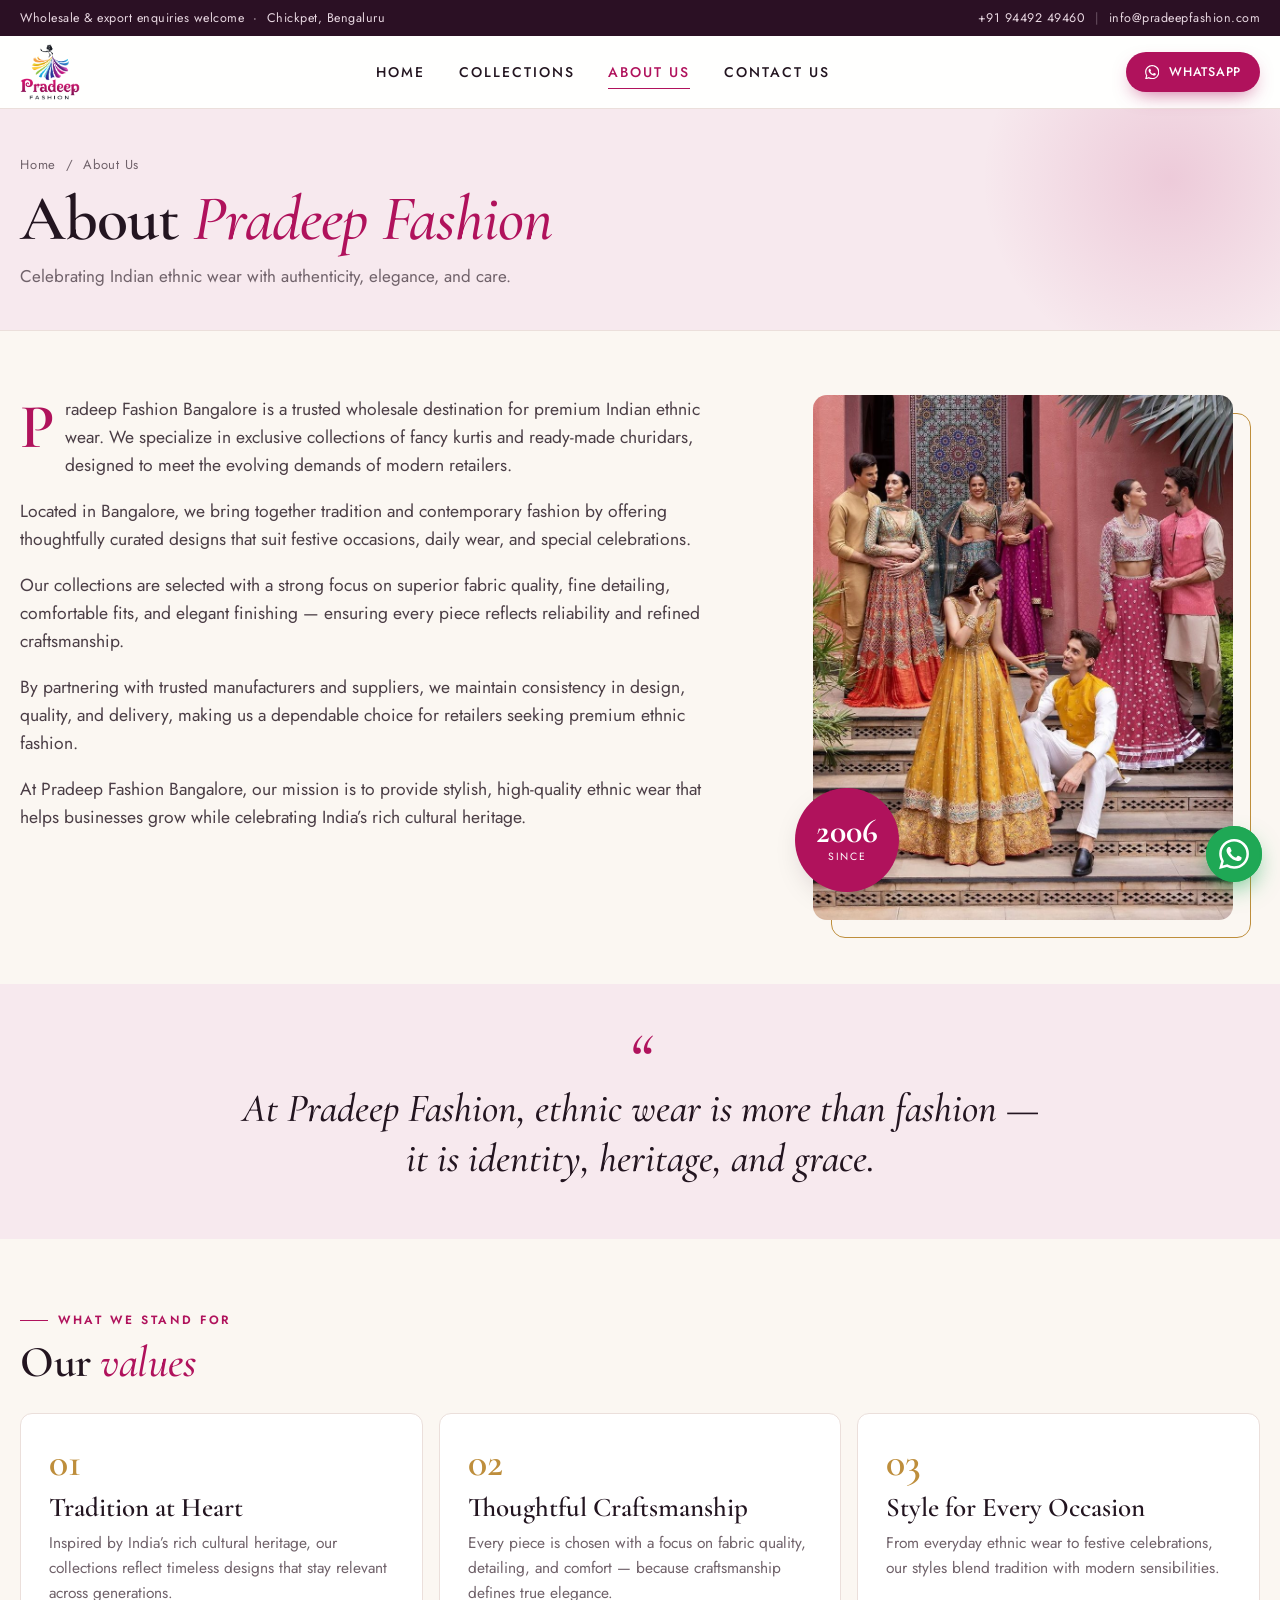
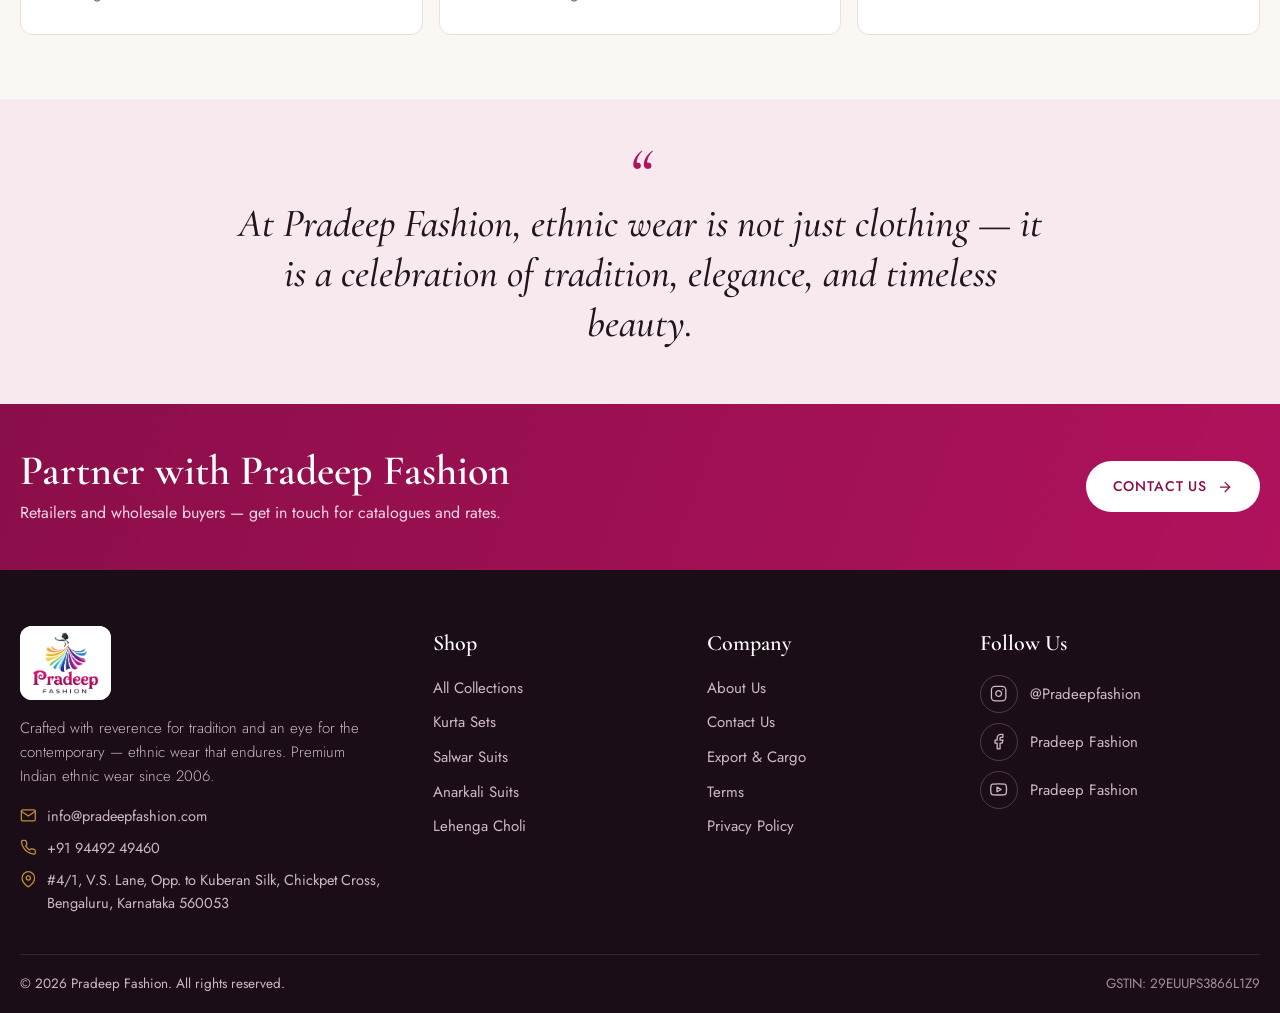
==== about.html @ 3884f70d "pradeepfashion" ====
<!DOCTYPE html>
<html lang="en">
<head>
<meta charset="UTF-8">
<meta name="viewport" content="width=device-width, initial-scale=1">
<title>About Us — Pradeep Fashion</title>
<meta name="description" content="About Pradeep Fashion Bangalore — a trusted wholesale destination for premium Indian ethnic wear: fancy kurtis and ready-made churidars.">
<meta name="theme-color" content="#2B1024">
<link rel="icon" href="assets/img/logo.png">
<link rel="preconnect" href="https://fonts.googleapis.com">
<link rel="preconnect" href="https://fonts.gstatic.com" crossorigin>
<link href="https://fonts.googleapis.com/css2?family=Cormorant+Garamond:ital,wght@0,500;0,600;0,700;1,500;1,600&family=Jost:wght@300;400;500;600&display=swap" rel="stylesheet">
<link rel="stylesheet" href="css/style.css">
<script>document.documentElement.classList.add("js")</script>
</head>
<body>
<a class="skip-link" href="#main">Skip to content</a>
<div class="topbar">
  <div class="container">
    <span>Wholesale &amp; export enquiries welcome &nbsp;·&nbsp; Chickpet, Bengaluru</span>
    <span class="topbar-right"><a href="tel:+919449249460">+91 94492 49460</a><span class="sep">|</span><a href="mailto:info@pradeepfashion.com">info@pradeepfashion.com</a></span>
  </div>
</div>
<header class="site-header">
  <div class="container nav">
    <a class="brand" href="index.html" aria-label="Pradeep Fashion home"><img src="assets/img/logo.png" alt="Pradeep Fashion" width="60" height="56"></a>
    <nav class="nav-links" aria-label="Main">
      <a href="index.html">Home</a><a href="collections.html">Collections</a><a href="about.html" class="active">About Us</a><a href="contact.html">Contact Us</a>
      <!-- <a href="collections.html">Collections</a><a href="about.html" class="active">About Us</a><a href="contact.html">Contact Us</a> -->
    </nav>
    <div class="nav-cta">
      <a class="btn btn-primary btn-sm" href="https://wa.me/919449249460?text=Hi%20Pradeep%20Fashion%21" target="_blank" rel="noopener"><svg class="icon fill" viewBox="0 0 24 24" aria-hidden="true"><path d="M17.472 14.382c-.297-.149-1.758-.867-2.03-.967-.273-.099-.471-.148-.67.15-.197.297-.767.966-.94 1.164-.173.199-.347.223-.644.075-.297-.15-1.255-.463-2.39-1.475-.883-.788-1.48-1.761-1.653-2.059-.173-.297-.018-.458.13-.606.134-.133.298-.347.446-.52.149-.174.198-.298.298-.497.099-.198.05-.371-.025-.52-.075-.149-.669-1.612-.916-2.207-.242-.579-.487-.5-.669-.51-.173-.008-.371-.01-.57-.01-.198 0-.52.074-.792.372-.272.297-1.04 1.016-1.04 2.479 0 1.462 1.065 2.875 1.213 3.074.149.198 2.096 3.2 5.077 4.487.709.306 1.262.489 1.694.625.712.227 1.36.195 1.871.118.571-.085 1.758-.719 2.006-1.413.248-.694.248-1.289.173-1.413-.074-.124-.272-.198-.57-.347m-5.421 7.403h-.004a9.87 9.87 0 01-5.031-1.378l-.361-.214-3.741.982.998-3.648-.235-.374a9.86 9.86 0 01-1.51-5.26c.001-5.45 4.436-9.884 9.888-9.884 2.64 0 5.122 1.03 6.988 2.898a9.825 9.825 0 012.893 6.994c-.003 5.45-4.437 9.884-9.885 9.884m8.413-18.297A11.815 11.815 0 0012.05 0C5.495 0 .16 5.335.157 11.892c0 2.096.547 4.142 1.588 5.945L.057 24l6.305-1.654a11.882 11.882 0 005.683 1.448h.005c6.554 0 11.89-5.335 11.893-11.893a11.821 11.821 0 00-3.48-8.413z"/></svg> WhatsApp</a>
      <button class="menu-btn" type="button" aria-label="Open menu" aria-expanded="false"><svg class="icon" viewBox="0 0 24 24" aria-hidden="true"><line x1="4" y1="7" x2="20" y2="7"/><line x1="4" y1="12" x2="20" y2="12"/><line x1="4" y1="17" x2="14" y2="17"/></svg></button>
    </div>
  </div>
</header>
<div class="drawer-backdrop"></div>
<aside class="drawer" aria-label="Menu">
  <div class="drawer-head">
    <img src="assets/img/logo.png" alt="Pradeep Fashion">
    <button class="drawer-close" type="button" aria-label="Close menu"><svg class="icon" viewBox="0 0 24 24" aria-hidden="true"><line x1="6" y1="6" x2="18" y2="18"/><line x1="18" y1="6" x2="6" y2="18"/></svg></button>
  </div>
  <nav>
    <a href="index.html">Home</a>
    <a href="collections.html">Collections</a><a href="about.html" class="active">About Us</a><a href="contact.html">Contact Us</a>
  </nav>
  <a class="btn btn-wa" href="https://wa.me/919449249460?text=Hi%20Pradeep%20Fashion%21" target="_blank" rel="noopener"><svg class="icon fill" viewBox="0 0 24 24" aria-hidden="true"><path d="M17.472 14.382c-.297-.149-1.758-.867-2.03-.967-.273-.099-.471-.148-.67.15-.197.297-.767.966-.94 1.164-.173.199-.347.223-.644.075-.297-.15-1.255-.463-2.39-1.475-.883-.788-1.48-1.761-1.653-2.059-.173-.297-.018-.458.13-.606.134-.133.298-.347.446-.52.149-.174.198-.298.298-.497.099-.198.05-.371-.025-.52-.075-.149-.669-1.612-.916-2.207-.242-.579-.487-.5-.669-.51-.173-.008-.371-.01-.57-.01-.198 0-.52.074-.792.372-.272.297-1.04 1.016-1.04 2.479 0 1.462 1.065 2.875 1.213 3.074.149.198 2.096 3.2 5.077 4.487.709.306 1.262.489 1.694.625.712.227 1.36.195 1.871.118.571-.085 1.758-.719 2.006-1.413.248-.694.248-1.289.173-1.413-.074-.124-.272-.198-.57-.347m-5.421 7.403h-.004a9.87 9.87 0 01-5.031-1.378l-.361-.214-3.741.982.998-3.648-.235-.374a9.86 9.86 0 01-1.51-5.26c.001-5.45 4.436-9.884 9.888-9.884 2.64 0 5.122 1.03 6.988 2.898a9.825 9.825 0 012.893 6.994c-.003 5.45-4.437 9.884-9.885 9.884m8.413-18.297A11.815 11.815 0 0012.05 0C5.495 0 .16 5.335.157 11.892c0 2.096.547 4.142 1.588 5.945L.057 24l6.305-1.654a11.882 11.882 0 005.683 1.448h.005c6.554 0 11.89-5.335 11.893-11.893a11.821 11.821 0 00-3.48-8.413z"/></svg> Chat on WhatsApp</a>
</aside>
<main id="main">
<section class="page-head">
  <div class="container">
    <div class="crumbs"><a href="index.html">Home</a> &nbsp;/&nbsp; About Us</div>
    <h1>About <em>Pradeep Fashion</em></h1>
    <p>Celebrating Indian ethnic wear with authenticity, elegance, and care.</p>
  </div>
</section>

<section class="section">
  <div class="container about-grid">
    <div class="prose reveal">
      <p>Pradeep Fashion Bangalore is a trusted wholesale destination for premium Indian ethnic wear. We specialize in exclusive collections of fancy kurtis and ready-made churidars, designed to meet the evolving demands of modern retailers.</p>
      <p>Located in Bangalore, we bring together tradition and contemporary fashion by offering thoughtfully curated designs that suit festive occasions, daily wear, and special celebrations.</p>
      <p>Our collections are selected with a strong focus on superior fabric quality, fine detailing, comfortable fits, and elegant finishing — ensuring every piece reflects reliability and refined craftsmanship.</p>
      <p>By partnering with trusted manufacturers and suppliers, we maintain consistency in design, quality, and delivery, making us a dependable choice for retailers seeking premium ethnic fashion.</p>
      <p>At Pradeep Fashion Bangalore, our mission is to provide stylish, high-quality ethnic wear that helps businesses grow while celebrating India’s rich cultural heritage.</p>
    </div>
    <div class="about-photo reveal">
      <img src="assets/img/about.jpg" alt="Pradeep Fashion ethnic wear" loading="lazy">
      <div class="badge"><strong>2006</strong><span>Since</span></div>
    </div>
  </div>
</section>

<section class="quote band-blush">
  <div class="container reveal">
    <blockquote>At Pradeep Fashion, ethnic wear is more than fashion — it is identity, heritage, and grace.</blockquote>
  </div>
</section>

<section class="section">
  <div class="container">
    <div class="section-head reveal"><div><span class="eyebrow">What we stand for</span><h2 class="section-title">Our <em>values</em></h2></div></div>
    <div class="values-3">
      <div class="value-card reveal"><b>01</b><h3>Tradition at Heart</h3><p>Inspired by India’s rich cultural heritage, our collections reflect timeless designs that stay relevant across generations.</p></div>
      <div class="value-card reveal"><b>02</b><h3>Thoughtful Craftsmanship</h3><p>Every piece is chosen with a focus on fabric quality, detailing, and comfort — because craftsmanship defines true elegance.</p></div>
      <div class="value-card reveal"><b>03</b><h3>Style for Every Occasion</h3><p>From everyday ethnic wear to festive celebrations, our styles blend tradition with modern sensibilities.</p></div>
    </div>
  </div>
</section>

<section class="quote band-blush">
  <div class="container reveal">
    <blockquote>At Pradeep Fashion, ethnic wear is not just clothing — it is a celebration of tradition, elegance, and timeless beauty.</blockquote>
  </div>
</section>

<section class="cta-band">
  <div class="container">
    <div><h2>Partner with Pradeep Fashion</h2><p>Retailers and wholesale buyers — get in touch for catalogues and rates.</p></div>
    <a class="btn btn-light" href="contact.html">Contact us <svg class="icon" viewBox="0 0 24 24" aria-hidden="true"><line x1="5" y1="12" x2="19" y2="12"/><polyline points="12 5 19 12 12 19"/></svg></a>
  </div>
</section>
</main>
<footer class="site-footer">
  <div class="container">
    <div class="footer-top">
      <div class="footer-brand">
        <img src="assets/img/logo.png" alt="Pradeep Fashion">
        <p>Crafted with reverence for tradition and an eye for the contemporary — ethnic wear that endures. Premium Indian ethnic wear since 2006.</p>
        <ul class="footer-contact">
          <li><svg class="icon" viewBox="0 0 24 24" aria-hidden="true"><path d="M4 4h16c1.1 0 2 .9 2 2v12c0 1.1-.9 2-2 2H4c-1.1 0-2-.9-2-2V6c0-1.1.9-2 2-2z"/><polyline points="22,6 12,13 2,6"/></svg><a href="mailto:info@pradeepfashion.com">info@pradeepfashion.com</a></li>
          <li><svg class="icon" viewBox="0 0 24 24" aria-hidden="true"><path d="M22 16.92v3a2 2 0 0 1-2.18 2 19.79 19.79 0 0 1-8.63-3.07 19.5 19.5 0 0 1-6-6 19.79 19.79 0 0 1-3.07-8.67A2 2 0 0 1 4.11 2h3a2 2 0 0 1 2 1.72 12.84 12.84 0 0 0 .7 2.81 2 2 0 0 1-.45 2.11L8.09 9.91a16 16 0 0 0 6 6l1.27-1.27a2 2 0 0 1 2.11-.45 12.84 12.84 0 0 0 2.81.7A2 2 0 0 1 22 16.92z"/></svg><a href="tel:+919449249460">+91 94492 49460</a></li>
          <li><svg class="icon" viewBox="0 0 24 24" aria-hidden="true"><path d="M21 10c0 7-9 13-9 13s-9-6-9-13a9 9 0 0 1 18 0z"/><circle cx="12" cy="10" r="3"/></svg><span>#4/1, V.S. Lane, Opp. to Kuberan Silk, Chickpet Cross, Bengaluru, Karnataka 560053</span></li>
        </ul>
      </div>
      <div>
        <h4>Shop</h4>
        <ul class="footer-links">
          <li><a href="collections.html">All Collections</a></li>
          <li><a href="collections.html?cat=Kurta%20Sets">Kurta Sets</a></li>
          <li><a href="collections.html?cat=Salwar%20Suits">Salwar Suits</a></li>
          <li><a href="collections.html?cat=Anarkali%20Suits">Anarkali Suits</a></li>
          <li><a href="collections.html?cat=Lehenga%20Choli">Lehenga Choli</a></li>
        </ul>
      </div>
      <div>
        <h4>Company</h4>
        <ul class="footer-links">
          <li><a href="about.html">About Us</a></li>
          <li><a href="contact.html">Contact Us</a></li>
          <li><a href="index.html#export">Export &amp; Cargo</a></li>
          <li><a href="#">Terms</a></li>
          <li><a href="#">Privacy Policy</a></li>
        </ul>
      </div>
      <div>
        <h4>Follow Us</h4>
        <div class="socials">
          <a href="#"><span class="ico"><svg class="icon" viewBox="0 0 24 24" aria-hidden="true"><rect x="2" y="2" width="20" height="20" rx="5" ry="5"/><path d="M16 11.37A4 4 0 1 1 12.63 8 4 4 0 0 1 16 11.37z"/><line x1="17.5" y1="6.5" x2="17.51" y2="6.5"/></svg></span>@Pradeepfashion</a>
          <a href="#"><span class="ico"><svg class="icon" viewBox="0 0 24 24" aria-hidden="true"><path d="M18 2h-3a5 5 0 0 0-5 5v3H7v4h3v8h4v-8h3l1-4h-4V7a1 1 0 0 1 1-1h3z"/></svg></span>Pradeep Fashion</a>
          <a href="#"><span class="ico"><svg class="icon" viewBox="0 0 24 24" aria-hidden="true"><path d="M22.54 6.42a2.78 2.78 0 0 0-1.94-2C18.88 4 12 4 12 4s-6.88 0-8.6.46a2.78 2.78 0 0 0-1.94 2A29 29 0 0 0 1 11.75a29 29 0 0 0 .46 5.33A2.78 2.78 0 0 0 3.4 19c1.72.46 8.6.46 8.6.46s6.88 0 8.6-.46a2.78 2.78 0 0 0 1.94-2 29 29 0 0 0 .46-5.25 29 29 0 0 0-.46-5.33z"/><polygon points="9.75 15.02 15.5 11.75 9.75 8.48 9.75 15.02"/></svg></span>Pradeep Fashion</a>
        </div>
      </div>
    </div>
    <div class="footer-bottom">
      <p>© <span data-year>2026</span> Pradeep Fashion. All rights reserved.</p>
      <p class="gstin">GSTIN: 29EUUPS3866L1Z9</p>
    </div>
  </div>
</footer>
<a class="fab" href="https://wa.me/919449249460?text=Hi%20Pradeep%20Fashion%21" target="_blank" rel="noopener" aria-label="Chat on WhatsApp"><svg class="icon fill" viewBox="0 0 24 24" aria-hidden="true"><path d="M17.472 14.382c-.297-.149-1.758-.867-2.03-.967-.273-.099-.471-.148-.67.15-.197.297-.767.966-.94 1.164-.173.199-.347.223-.644.075-.297-.15-1.255-.463-2.39-1.475-.883-.788-1.48-1.761-1.653-2.059-.173-.297-.018-.458.13-.606.134-.133.298-.347.446-.52.149-.174.198-.298.298-.497.099-.198.05-.371-.025-.52-.075-.149-.669-1.612-.916-2.207-.242-.579-.487-.5-.669-.51-.173-.008-.371-.01-.57-.01-.198 0-.52.074-.792.372-.272.297-1.04 1.016-1.04 2.479 0 1.462 1.065 2.875 1.213 3.074.149.198 2.096 3.2 5.077 4.487.709.306 1.262.489 1.694.625.712.227 1.36.195 1.871.118.571-.085 1.758-.719 2.006-1.413.248-.694.248-1.289.173-1.413-.074-.124-.272-.198-.57-.347m-5.421 7.403h-.004a9.87 9.87 0 01-5.031-1.378l-.361-.214-3.741.982.998-3.648-.235-.374a9.86 9.86 0 01-1.51-5.26c.001-5.45 4.436-9.884 9.888-9.884 2.64 0 5.122 1.03 6.988 2.898a9.825 9.825 0 012.893 6.994c-.003 5.45-4.437 9.884-9.885 9.884m8.413-18.297A11.815 11.815 0 0012.05 0C5.495 0 .16 5.335.157 11.892c0 2.096.547 4.142 1.588 5.945L.057 24l6.305-1.654a11.882 11.882 0 005.683 1.448h.005c6.554 0 11.89-5.335 11.893-11.893a11.821 11.821 0 00-3.48-8.413z"/></svg></a>
<script src="js/main.js"></script>
</body>
</html>
---- css/style.css ----
/* ==========================================================================
   PRADEEP FASHION — 2026 redesign
   Fonts: Cormorant Garamond (headings) + Jost (body)
   Palette taken from the logo: magenta + plum, with cream and a touch of gold
   ========================================================================== */

:root {
  --cream:   #FBF7F2;
  --paper:   #FFFFFF;
  --blush:   #F7E9EE;
  --ink:     #231520;
  --muted:   #70626A;
  --line:    #EBDFDB;
  --magenta: #B0125C;
  --magenta-dark: #8A0E49;
  --plum:    #2B1024;
  --plum-2:  #3A1631;
  --gold:    #BE8E3C;

  --font-head: "Cormorant Garamond", "Playfair Display", Georgia, serif;
  --font-body: "Jost", "Segoe UI", system-ui, -apple-system, Arial, sans-serif;

  --radius: 12px;
  --shadow: 0 10px 30px -12px rgba(43, 16, 36, .25);
  --container: 1240px;
}

/* ---------- Reset ---------- */
*, *::before, *::after { box-sizing: border-box; }
html { scroll-behavior: smooth; -webkit-text-size-adjust: 100%; }
body {
  margin: 0;
  font-family: var(--font-body);
  font-size: 16px;
  line-height: 1.6;
  color: var(--ink);
  background: var(--cream);
  -webkit-font-smoothing: antialiased;
}
img, video, svg { display: block; max-width: 100%; }
a { color: inherit; text-decoration: none; }
button, input, textarea, select { font: inherit; color: inherit; }
button { cursor: pointer; }
h1, h2, h3, h4, h5, p, ul { margin: 0; }
ul { padding: 0; list-style: none; }
.icon { width: 1.15em; height: 1.15em; flex: none; fill: none; stroke: currentColor; stroke-width: 1.8; stroke-linecap: round; stroke-linejoin: round; }
.icon.fill { fill: currentColor; stroke: none; }
:focus-visible { outline: 2px solid var(--magenta); outline-offset: 3px; border-radius: 4px; }

.container { width: min(100% - 40px, var(--container)); margin-inline: auto; }
.skip-link { position: absolute; left: -999px; top: 8px; background: var(--ink); color: #fff; padding: 8px 14px; z-index: 200; border-radius: 6px; }
.skip-link:focus { left: 8px; }

/* ---------- Typography helpers ---------- */
.eyebrow {
  display: inline-flex; align-items: center; gap: 10px;
  font-size: 12px; font-weight: 600; letter-spacing: .22em; text-transform: uppercase;
  color: var(--magenta);
}
.eyebrow::before { content: ""; width: 28px; height: 1px; background: currentColor; }
.section-title {
  font-family: var(--font-head);
  font-weight: 600;
  font-size: clamp(30px, 4vw, 44px);
  line-height: 1.1;
  letter-spacing: -.01em;
  margin-top: 8px;
}
.section-title em { font-style: italic; color: var(--magenta); font-weight: 500; }

/* ---------- Buttons ---------- */
.btn {
  display: inline-flex; align-items: center; justify-content: center; gap: 10px;
  padding: 13px 26px; border-radius: 999px; border: 1.5px solid transparent;
  font-size: 14px; font-weight: 500; letter-spacing: .06em; text-transform: uppercase;
  transition: transform .2s, background .2s, color .2s, border-color .2s, box-shadow .2s;
}
.btn:hover { transform: translateY(-2px); }
.btn-primary { background: var(--magenta); color: #fff; box-shadow: 0 8px 20px -8px rgba(176, 18, 92, .7); }
.btn-primary:hover { background: var(--magenta-dark); }
.btn-ghost { border-color: rgba(255,255,255,.65); color: #fff; }
.btn-ghost:hover { background: #fff; color: var(--plum); }
.btn-outline { border-color: var(--ink); color: var(--ink); }
.btn-outline:hover { background: var(--ink); color: #fff; }
.btn-light { background: #fff; color: var(--magenta-dark); }
.btn-light:hover { background: var(--cream); }
.btn-wa { background: #1FA855; color: #fff; }
.btn-wa:hover { background: #178a45; }
.btn-sm { padding: 9px 18px; font-size: 12.5px; }

/* ---------- Announcement bar ---------- */
.topbar { background: var(--plum); color: #EAD9E3; font-size: 12.5px; letter-spacing: .04em; }
.topbar .container { display: flex; justify-content: space-between; align-items: center; gap: 16px; min-height: 36px; }
.topbar a:hover { color: #fff; }
.topbar .sep { opacity: .35; margin: 0 10px; }
.topbar-right { display: flex; align-items: center; }

/* ---------- Header ---------- */
.site-header {
  position: sticky; top: 0; z-index: 100;
  background: rgba(255, 255, 255, .92);
  backdrop-filter: saturate(1.4) blur(12px);
  -webkit-backdrop-filter: saturate(1.4) blur(12px);
  border-bottom: 1px solid var(--line);
  transition: box-shadow .25s;
}
.site-header.scrolled { box-shadow: 0 8px 24px -16px rgba(43, 16, 36, .45); }
.nav { display: flex; align-items: center; justify-content: space-between; height: 72px; gap: 20px; }
.brand img { height: 56px; width: auto; }
.nav-links { display: flex; align-items: center; gap: 34px; }
.nav-links a {
  position: relative; font-size: 14px; font-weight: 500; letter-spacing: .14em; text-transform: uppercase;
  padding: 6px 0; color: var(--ink);
}
.nav-links a::after {
  content: ""; position: absolute; left: 0; bottom: 0; height: 1.5px; width: 100%;
  background: var(--magenta); transform: scaleX(0); transform-origin: left; transition: transform .3s;
}
.nav-links a:hover::after, .nav-links a.active::after { transform: scaleX(1); }
.nav-links a.active { color: var(--magenta); }
.nav-cta { display: flex; align-items: center; gap: 12px; }
.menu-btn { display: none; width: 44px; height: 44px; border: 1px solid var(--line); background: #fff; border-radius: 50%; align-items: center; justify-content: center; }
.menu-btn .icon { width: 22px; height: 22px; }

/* Mobile drawer */
.drawer-backdrop { position: fixed; inset: 0; background: rgba(35, 21, 32, .55); opacity: 0; pointer-events: none; transition: opacity .3s; z-index: 150; }
.drawer {
  position: fixed; top: 0; right: 0; height: 100dvh; width: min(86vw, 340px);
  background: #fff; z-index: 160; transform: translateX(100%); transition: transform .35s cubic-bezier(.2,.8,.2,1);
  display: flex; flex-direction: column; padding: 18px 24px 28px;
}
.drawer-head { display: flex; align-items: center; justify-content: space-between; margin-bottom: 18px; }
.drawer-head img { height: 52px; width: auto; }
.drawer-close { width: 40px; height: 40px; border: 1px solid var(--line); background: #fff; border-radius: 50%; display: grid; place-items: center; }
.drawer nav a { display: block; padding: 16px 0; border-bottom: 1px solid var(--line); font-family: var(--font-head); font-size: 28px; font-weight: 600; }
.drawer nav a.active { color: var(--magenta); }
.drawer .btn { margin-top: auto; }
body.menu-open { overflow: hidden; }
body.menu-open .drawer { transform: none; }
body.menu-open .drawer-backdrop { opacity: 1; pointer-events: auto; }

/* ---------- Hero (video) ---------- */
.hero { position: relative; isolation: isolate; color: #fff; overflow: hidden; background: var(--plum); min-height: clamp(520px, 82vh, 720px); display: flex; align-items: center; }
.hero video { position: absolute; inset: 0; width: 100%; height: 100%; object-fit: cover; opacity: 0; transition: opacity 1.1s ease; z-index: -3; }
.hero video.active { opacity: 1; }
.hero::before {
  content: ""; position: absolute; inset: 0; z-index: -2;
  background:
    linear-gradient(90deg, rgba(34, 10, 28, .88) 0%, rgba(34, 10, 28, .55) 45%, rgba(34, 10, 28, .08) 100%),
    linear-gradient(0deg, rgba(34, 10, 28, .55) 0%, transparent 35%);
}
.hero-inner { padding-block: 70px 90px; }
.hero .eyebrow { color: #F3C9DC; }
.hero h1 {
  font-family: var(--font-head); font-weight: 600;
  font-size: clamp(46px, 8vw, 92px); line-height: .98; letter-spacing: -.02em;
  max-width: 11ch; margin: 18px 0 18px;
}
.hero h1 em { font-style: italic; font-weight: 500; color: #F6B6D1; }
.hero p.lead { font-size: clamp(16px, 2vw, 19px); max-width: 44ch; color: #F1E4EC; font-weight: 300; }
.hero-cta { display: flex; flex-wrap: wrap; gap: 14px; margin-top: 32px; }
.hero-controls { position: absolute; right: max(20px, calc((100vw - var(--container)) / 2)); bottom: 28px; display: flex; align-items: center; gap: 18px; font-size: 13px; letter-spacing: .15em; }
.hero-dots { display: flex; gap: 8px; }
.hero-dots button { width: 34px; height: 3px; border: 0; padding: 0; background: rgba(255,255,255,.35); border-radius: 3px; position: relative; overflow: hidden; }
.hero-dots button.active { background: #fff; }

/* ---------- Trust strip ---------- */
.strip { background: var(--paper); border-bottom: 1px solid var(--line); }
.strip ul { display: grid; grid-template-columns: repeat(4, 1fr); }
.strip li { display: flex; align-items: center; justify-content: center; gap: 12px; padding: 18px 10px; font-size: 14px; font-weight: 500; letter-spacing: .04em; border-right: 1px solid var(--line); }
.strip li:last-child { border-right: 0; }
.strip .icon { color: var(--magenta); width: 22px; height: 22px; }

/* ---------- Sections ---------- */
.section { padding-block: 64px; }
.section-tight { padding-block: 48px; }
.section-head { display: flex; align-items: flex-end; justify-content: space-between; gap: 20px; margin-bottom: 26px; flex-wrap: wrap; }
.link-arrow { display: inline-flex; align-items: center; gap: 8px; font-size: 13.5px; font-weight: 500; letter-spacing: .12em; text-transform: uppercase; color: var(--magenta); border-bottom: 1.5px solid currentColor; padding-bottom: 3px; }
.link-arrow .icon { transition: transform .25s; }
.link-arrow:hover .icon { transform: translateX(4px); }

/* ---------- Filter chips ---------- */
.chips { display: flex; gap: 8px; overflow-x: auto; padding: 2px 2px 10px; margin-bottom: 14px; scrollbar-width: none; }
.chips::-webkit-scrollbar { display: none; }
.chip {
  flex: none; padding: 8px 18px; border-radius: 999px; border: 1px solid var(--line); background: #fff;
  font-size: 13.5px; font-weight: 500; white-space: nowrap; transition: all .2s;
}
.chip:hover { border-color: var(--magenta); color: var(--magenta); }
.chip.active { background: var(--ink); border-color: var(--ink); color: #fff; }

/* ---------- Product grid (compact) ---------- */
.product-grid { display: grid; grid-template-columns: repeat(5, minmax(0, 1fr)); gap: 14px; }
.product-card { display: block; position: relative; }
.product-card[hidden] { display: none; }
.product-media { position: relative; aspect-ratio: 3 / 4; overflow: hidden; border-radius: 10px; background: var(--blush); }
.product-media img { width: 100%; height: 100%; object-fit: cover; transition: transform .6s cubic-bezier(.2,.7,.2,1); }
.product-card:hover .product-media img { transform: scale(1.05); }
.product-tag { position: absolute; top: 8px; left: 8px; background: rgba(255,255,255,.92); color: var(--magenta-dark); font-size: 10.5px; font-weight: 600; letter-spacing: .1em; text-transform: uppercase; padding: 3px 9px; border-radius: 999px; }
.product-wa {
  position: absolute; left: 8px; right: 8px; bottom: 8px;
  display: flex; align-items: center; justify-content: center; gap: 8px;
  background: #1FA855; color: #fff; border-radius: 8px; padding: 9px 10px;
  font-size: 12.5px; font-weight: 500; letter-spacing: .05em;
  transform: translateY(calc(100% + 10px)); transition: transform .3s cubic-bezier(.2,.8,.2,1);
}
.product-card:hover .product-wa, .product-card:focus-visible .product-wa { transform: none; }
.product-info { padding: 9px 2px 0; }
.product-info h3 { font-size: 15px; font-weight: 500; line-height: 1.3; letter-spacing: .005em; }
.product-info p { font-size: 11.5px; color: var(--muted); letter-spacing: .12em; text-transform: uppercase; margin-top: 2px; }

/* Horizontal carousel (signature picks) */
.carousel-wrap { position: relative; }
.carousel { display: flex; gap: 14px; overflow-x: auto; scroll-snap-type: x mandatory; scrollbar-width: none; padding: 2px; }
.carousel::-webkit-scrollbar { display: none; }
.carousel .product-card { flex: 0 0 clamp(150px, 19vw, 215px); scroll-snap-align: start; }
.carousel-btns { display: flex; gap: 8px; }
.round-btn { width: 42px; height: 42px; border-radius: 50%; border: 1px solid var(--ink); background: transparent; display: grid; place-items: center; transition: all .2s; }
.round-btn:hover { background: var(--ink); color: #fff; }

/* ---------- Signature band ---------- */
.band-blush { background: var(--blush); }

/* ---------- About split ---------- */
.about-split { display: grid; grid-template-columns: minmax(0, 5fr) minmax(0, 6fr); gap: 56px; align-items: center; }
.about-photo { position: relative; max-width: 420px; justify-self: center; width: 100%; }
.about-photo img { width: 100%; aspect-ratio: 4 / 5; object-fit: cover; border-radius: 14px; position: relative; z-index: 1; }
.about-photo::before { content: ""; position: absolute; inset: 18px -18px -18px 18px; border: 1.5px solid var(--gold); border-radius: 14px; }
.about-photo .badge { position: absolute; z-index: 2; left: -18px; bottom: 28px; background: var(--magenta); color: #fff; border-radius: 50%; width: 104px; height: 104px; display: grid; place-content: center; text-align: center; box-shadow: var(--shadow); }
.badge strong { font-family: var(--font-head); font-size: 34px; line-height: 1; }
.badge span { font-size: 10.5px; letter-spacing: .16em; text-transform: uppercase; }
.about-copy .lead { color: var(--muted); font-size: 18px; margin: 14px 0 26px; max-width: 52ch; }
.values { display: grid; gap: 18px; margin-bottom: 28px; }
.value { display: grid; grid-template-columns: 52px 1fr; gap: 14px; align-items: start; padding-top: 18px; border-top: 1px solid var(--line); }
.value b { font-family: var(--font-head); font-size: 30px; color: var(--gold); line-height: 1; font-weight: 600; }
.value h3 { font-family: var(--font-head); font-size: 24px; font-weight: 600; line-height: 1.15; }
.value p { color: var(--muted); font-size: 15px; margin-top: 4px; }

/* Quote */
.quote { text-align: center; padding-block: 56px; }
.quote blockquote { margin: 0 auto; max-width: 820px; font-family: var(--font-head); font-style: italic; font-weight: 500; font-size: clamp(26px, 3.6vw, 40px); line-height: 1.25; }
.quote blockquote::before { content: "“"; display: block; font-size: 70px; line-height: .5; color: var(--magenta); margin-bottom: 8px; }

/* ---------- Export / cargo ---------- */
.export { background: radial-gradient(1200px 400px at 85% -10%, rgba(176, 18, 92, .35), transparent 60%), var(--plum); color: #F3E8EE; }
.export .eyebrow { color: #F1B6CF; }
.export .section-title { color: #fff; }
.export .section-title em { color: #F6B6D1; }
.export .sub { max-width: 60ch; color: #D8C3CF; margin-top: 12px; font-weight: 300; font-size: 17px; }
.stats { display: grid; grid-template-columns: repeat(4, 1fr); margin: 38px 0; border-block: 1px solid rgba(255,255,255,.14); }
.stat { text-align: center; padding: 26px 10px; border-right: 1px solid rgba(255,255,255,.14); }
.stat:last-child { border-right: 0; }
.stat strong { display: block; font-family: var(--font-head); font-size: clamp(38px, 5vw, 56px); font-weight: 600; line-height: 1; color: #fff; }
.stat span { display: block; margin-top: 8px; font-size: 12.5px; letter-spacing: .16em; text-transform: uppercase; color: #CDB4C2; }
.cargo-grid { display: grid; grid-template-columns: repeat(3, 1fr); gap: 16px; }
.cargo-card { background: rgba(255,255,255,.05); border: 1px solid rgba(255,255,255,.12); border-radius: var(--radius); padding: 26px; transition: background .25s, transform .25s; }
.cargo-card:hover { background: rgba(255,255,255,.09); transform: translateY(-4px); }
.cargo-card .ico { width: 48px; height: 48px; border-radius: 50%; background: rgba(176,18,92,.35); display: grid; place-items: center; color: #F6B6D1; margin-bottom: 16px; }
.cargo-card .ico .icon { width: 22px; height: 22px; }
.cargo-card h3 { font-family: var(--font-head); font-size: 26px; font-weight: 600; line-height: 1.15; color: #fff; }
.cargo-card p { margin-top: 8px; color: #D8C3CF; font-size: 15px; font-weight: 300; }
.badges { display: flex; flex-wrap: wrap; justify-content: center; gap: 12px 34px; margin-top: 34px; font-size: 14px; color: #E7D6E0; }
.badges span { display: inline-flex; align-items: center; gap: 9px; }
.badges .icon { color: var(--gold); }

/* ---------- CTA band ---------- */
.cta-band { background: linear-gradient(110deg, var(--magenta-dark), var(--magenta)); color: #fff; }
.cta-band .container { display: flex; align-items: center; justify-content: space-between; gap: 24px; flex-wrap: wrap; padding-block: 44px; }
.cta-band h2 { font-family: var(--font-head); font-size: clamp(28px, 3.6vw, 42px); font-weight: 600; line-height: 1.1; }
.cta-band p { color: #F6D6E4; margin-top: 6px; }

/* ---------- Page header (inner pages) ---------- */
.page-head { background: var(--blush); border-bottom: 1px solid var(--line); position: relative; overflow: hidden; }
.page-head::after { content: ""; position: absolute; right: -80px; top: -120px; width: 380px; height: 380px; border-radius: 50%; background: radial-gradient(circle, rgba(176,18,92,.14), transparent 70%); }
.page-head .container { padding-block: 46px 40px; position: relative; z-index: 1; }
.crumbs { font-size: 13px; color: var(--muted); letter-spacing: .06em; margin-bottom: 10px; }
.crumbs a:hover { color: var(--magenta); }
.page-head h1 { font-family: var(--font-head); font-size: clamp(38px, 6vw, 64px); font-weight: 600; line-height: 1.02; letter-spacing: -.015em; }
.page-head h1 em { font-style: italic; font-weight: 500; color: var(--magenta); }
.page-head p { color: var(--muted); max-width: 58ch; margin-top: 12px; font-size: 17px; }

/* Collections toolbar */
.toolbar { display: flex; flex-wrap: wrap; align-items: center; gap: 14px 20px; justify-content: space-between; margin-bottom: 8px; }
.toolbar { justify-content: flex-end; }
.toolbar .chips { margin: 0; padding-bottom: 6px; flex: 1 1 100%; }
.tools { display: flex; gap: 10px; align-items: center; flex-wrap: wrap; }
.search { position: relative; }
.search .icon { position: absolute; left: 14px; top: 50%; transform: translateY(-50%); color: var(--muted); width: 17px; height: 17px; }
.search input, .select { height: 42px; border-radius: 999px; border: 1px solid var(--line); background: #fff; padding: 0 16px; font-size: 14px; }
.search input { padding-left: 40px; width: 220px; }
.search input:focus, .select:focus { outline: 2px solid var(--magenta); outline-offset: 1px; border-color: transparent; }
.result-count { font-size: 14px; color: var(--muted); margin: 6px 0 16px; }
.empty { display: none; text-align: center; padding: 60px 0; color: var(--muted); }
.empty.show { display: block; }
.empty h3 { font-family: var(--font-head); font-size: 30px; color: var(--ink); }

/* ---------- About page ---------- */
.prose { max-width: 760px; }
.prose p { color: #4B3E46; font-size: 17.5px; margin-top: 18px; }
.prose p:first-child { margin-top: 0; }
.prose p:first-of-type::first-letter { font-family: var(--font-head); font-size: 3.6em; float: left; line-height: .85; padding: 6px 10px 0 0; color: var(--magenta); font-weight: 600; }
.values-3 { display: grid; grid-template-columns: repeat(3, 1fr); gap: 16px; }
.value-card { background: #fff; border: 1px solid var(--line); border-radius: var(--radius); padding: 28px; transition: transform .25s, box-shadow .25s; }
.value-card:hover { transform: translateY(-4px); box-shadow: var(--shadow); }
.value-card b { font-family: var(--font-head); font-size: 40px; color: var(--gold); font-weight: 600; line-height: 1; }
.value-card h3 { font-family: var(--font-head); font-size: 27px; font-weight: 600; line-height: 1.15; margin: 10px 0 8px; }
.value-card p { color: var(--muted); font-size: 15.5px; }
.about-grid { display: grid; grid-template-columns: minmax(0, 6fr) minmax(0, 4fr); gap: 56px; align-items: start; }

/* ---------- Contact page ---------- */
.contact-grid { display: grid; grid-template-columns: minmax(0, 5fr) minmax(0, 6fr); gap: 28px; align-items: start; }
.info-list { display: grid; gap: 12px; }
.info-card { display: flex; gap: 16px; align-items: flex-start; background: #fff; border: 1px solid var(--line); border-radius: var(--radius); padding: 18px 20px; }
.info-card .ico { width: 44px; height: 44px; border-radius: 50%; background: var(--blush); color: var(--magenta); display: grid; place-items: center; flex: none; }
.info-card h3 { font-size: 12px; letter-spacing: .18em; text-transform: uppercase; color: var(--muted); font-weight: 600; }
.info-card p, .info-card a { font-size: 16.5px; font-weight: 500; margin-top: 2px; display: block; }
.info-card a:hover { color: var(--magenta); }
.info-actions { display: flex; flex-wrap: wrap; gap: 10px; margin-top: 16px; }
.form-card { background: #fff; border: 1px solid var(--line); border-radius: 16px; padding: 30px; box-shadow: var(--shadow); }
.form-card h2 { font-family: var(--font-head); font-size: 34px; font-weight: 600; line-height: 1.1; }
.form-card > p { color: var(--muted); margin: 6px 0 20px; }
.field { display: block; margin-bottom: 14px; }
.field span { display: block; font-size: 12.5px; font-weight: 600; letter-spacing: .1em; text-transform: uppercase; color: var(--muted); margin-bottom: 6px; }
.field input, .field textarea { width: 100%; border: 1px solid var(--line); background: var(--cream); border-radius: 10px; padding: 12px 14px; font-size: 16px; transition: border-color .2s, box-shadow .2s, background .2s; }
.field textarea { resize: vertical; min-height: 120px; }
.field input:focus, .field textarea:focus { outline: none; border-color: var(--magenta); background: #fff; box-shadow: 0 0 0 3px rgba(176,18,92,.14); }
.form-note { font-size: 13px; color: var(--muted); margin-top: 12px; }
.form-ok { display: none; margin-top: 14px; padding: 12px 14px; border-radius: 10px; background: #E8F6EE; color: #146A38; font-size: 14.5px; }
.form-ok.show { display: block; }

/* ---------- Footer ---------- */
.site-footer { background: #1B0D17; color: #CDB9C6; padding-top: 56px; }
.footer-top { display: grid; grid-template-columns: 1.6fr 1fr 1fr 1.2fr; gap: 40px; padding-bottom: 40px; }
.footer-brand img { height: 74px; width: auto; filter: drop-shadow(0 0 0 #fff); background: #fff; border-radius: 12px; padding: 6px 12px; }
.footer-brand p { margin: 16px 0; font-size: 15px; max-width: 40ch; font-weight: 300; }
.footer-contact li { display: flex; gap: 10px; align-items: flex-start; font-size: 14.5px; margin-top: 9px; }
.footer-contact .icon { color: var(--gold); margin-top: 3px; }
.footer-contact a:hover { color: #fff; }
.site-footer h4 { font-family: var(--font-head); color: #fff; font-size: 22px; font-weight: 600; margin-bottom: 14px; }
.footer-links li + li { margin-top: 9px; }
.footer-links a { font-size: 15px; color: #CDB9C6; transition: color .2s, padding .2s; }
.footer-links a:hover { color: #fff; padding-left: 4px; }
.socials { display: grid; gap: 10px; }
.socials a { display: flex; align-items: center; gap: 12px; font-size: 15px; }
.socials .ico { width: 38px; height: 38px; border-radius: 50%; border: 1px solid rgba(255,255,255,.2); display: grid; place-items: center; transition: all .2s; }
.socials a:hover .ico { background: var(--magenta); border-color: var(--magenta); color: #fff; }
.footer-bottom { border-top: 1px solid rgba(255,255,255,.1); padding-block: 18px; display: flex; flex-wrap: wrap; gap: 8px 24px; justify-content: space-between; font-size: 13.5px; }
.footer-bottom .gstin { color: #A58C9A; }
.footer-bottom a:hover { color: #fff; }

/* Floating WhatsApp */
.fab { position: fixed; right: 18px; bottom: 18px; z-index: 90; width: 56px; height: 56px; border-radius: 50%; background: #1FA855; color: #fff; display: grid; place-items: center; box-shadow: 0 10px 24px -6px rgba(31,168,85,.7); transition: transform .2s; }
.fab:hover { transform: scale(1.08); }
.fab .icon { width: 30px; height: 30px; }
.fab::after { content: ""; position: absolute; inset: 0; border-radius: 50%; border: 2px solid #1FA855; animation: ping 2.4s infinite; }
@keyframes ping { 0% { transform: scale(1); opacity: .7; } 80%, 100% { transform: scale(1.55); opacity: 0; } }

/* ---------- Reveal animation (only when JS is on) ---------- */
.js .reveal { opacity: 0; transform: translateY(22px); transition: opacity .7s ease, transform .7s ease; }
.js .reveal.in { opacity: 1; transform: none; }

/* ==========================================================================
   Responsive
   ========================================================================== */
@media (max-width: 1100px) {
  .product-grid { grid-template-columns: repeat(4, minmax(0, 1fr)); }
  .footer-top { grid-template-columns: 1fr 1fr; }
}
@media (max-width: 900px) {
  .nav-links, .nav-cta .btn { display: none; }
  .menu-btn { display: inline-flex; }
  .topbar-right { display: none; }
  .topbar .container { justify-content: center; text-align: center; }
  .about-split, .about-grid, .contact-grid { grid-template-columns: 1fr; gap: 36px; }
  .about-photo { max-width: 340px; margin-right: 18px; }
  .cargo-grid, .values-3 { grid-template-columns: 1fr; }
  .stats { grid-template-columns: repeat(2, 1fr); }
  .stat:nth-child(2) { border-right: 0; }
  .stat:nth-child(-n+2) { border-bottom: 1px solid rgba(255,255,255,.14); }
  .strip ul { grid-template-columns: repeat(2, 1fr); }
  .strip li:nth-child(2) { border-right: 0; }
  .strip li:nth-child(-n+2) { border-bottom: 1px solid var(--line); }
  .hero-controls { left: 20px; right: auto; }
}
@media (max-width: 720px) {
  .product-grid { grid-template-columns: repeat(3, minmax(0, 1fr)); gap: 10px; }
  .product-info h3 { font-size: 14px; }
  .product-wa { display: none; }
  .section { padding-block: 48px; }
  .search input { width: 100%; }
  .tools, .search { width: 100%; }
  .tools { flex-wrap: nowrap; }
  .search { flex: 1; }
}
@media (max-width: 540px) {
  .product-grid { grid-template-columns: repeat(2, minmax(0, 1fr)); gap: 10px; }
  .footer-top { grid-template-columns: 1fr; gap: 30px; }
  .hero-inner { padding-block: 56px 96px; }
  .form-card { padding: 22px; }
  .carousel .product-card { flex-basis: 150px; }
}
@media (prefers-reduced-motion: reduce) {
  *, *::before, *::after { animation: none !important; transition: none !important; scroll-behavior: auto !important; }
  .js .reveal { opacity: 1; transform: none; }
}
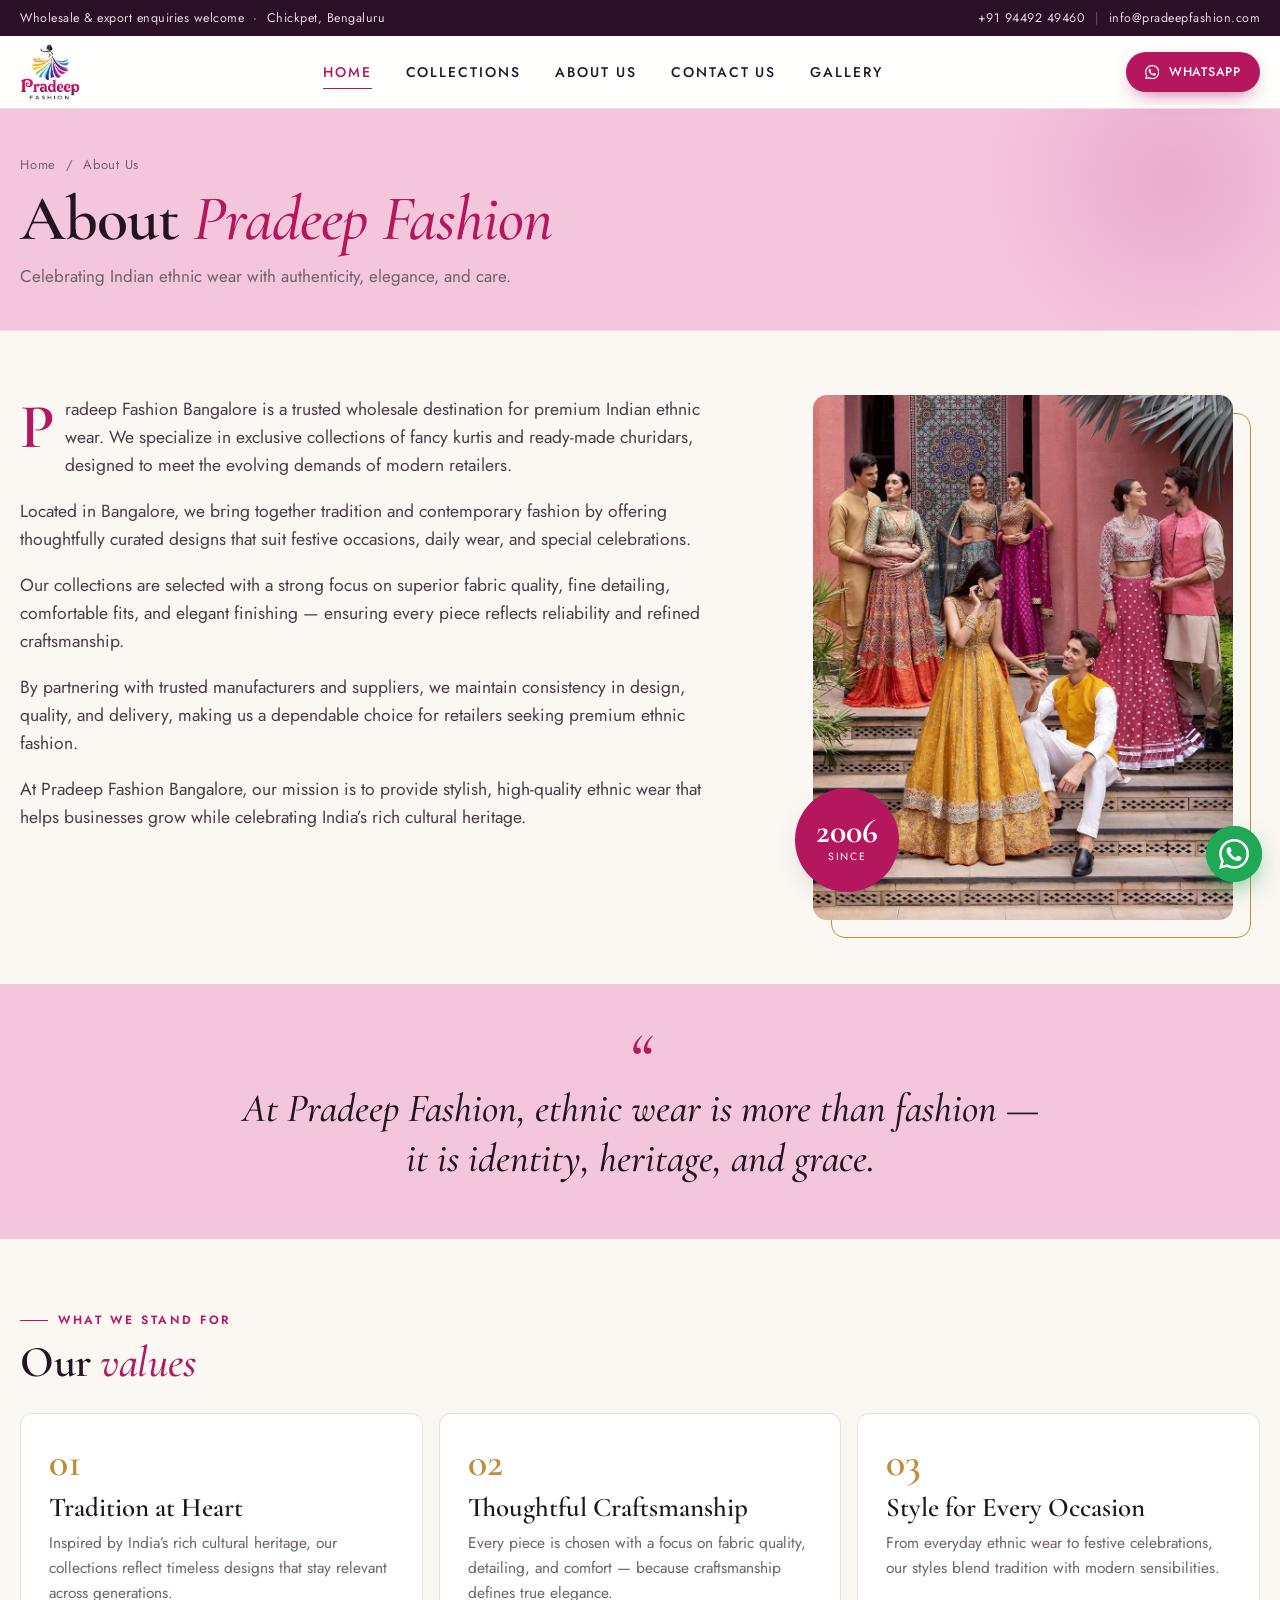
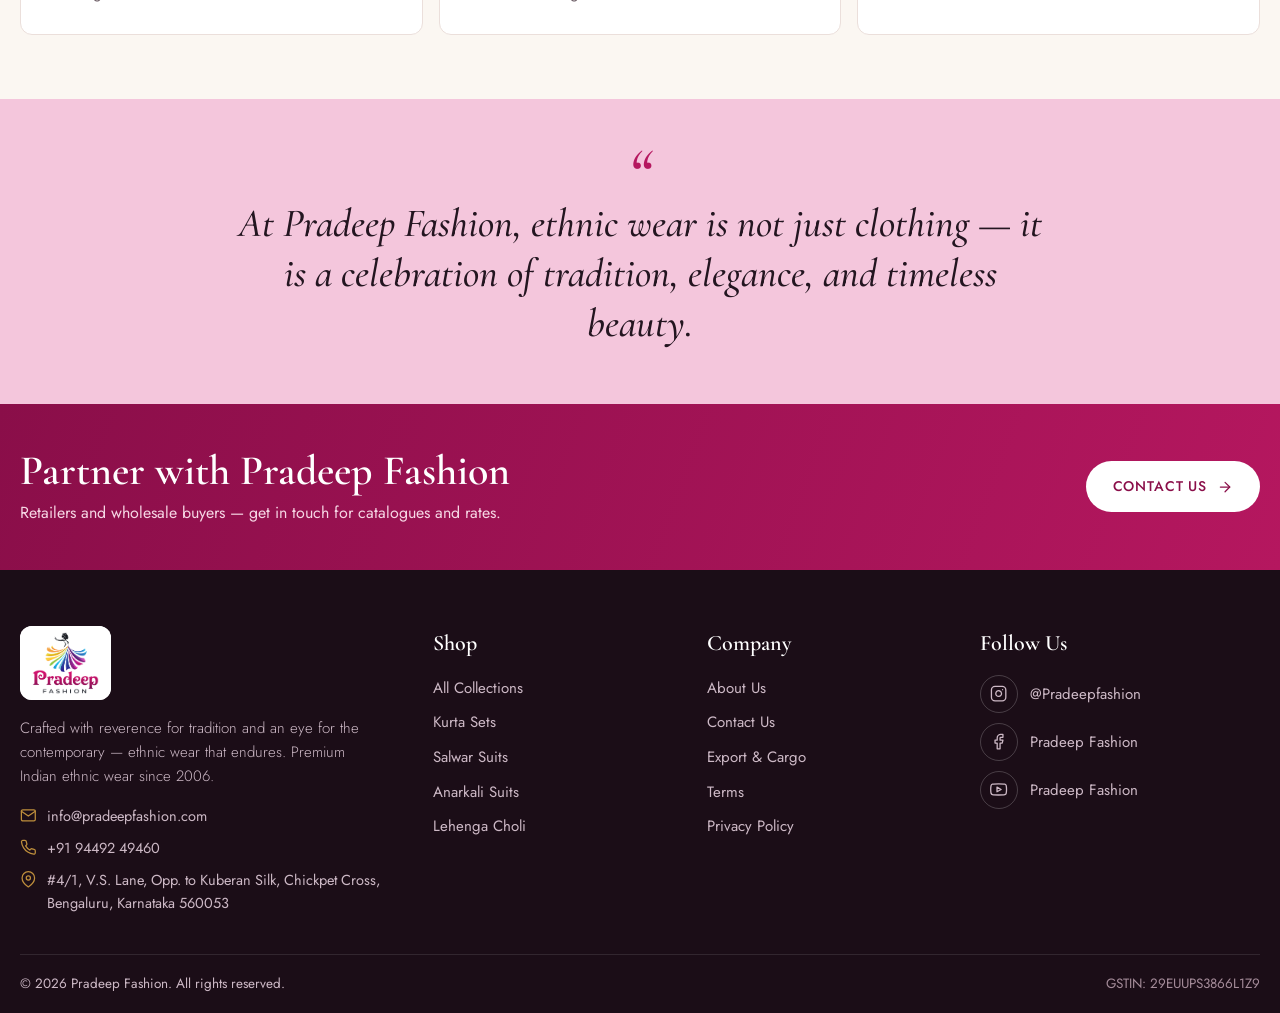
==== commit ad0f8201: "Updated website" ====
--- a/about.html
+++ b/about.html
@@ -25,7 +25,7 @@
   <div class="container nav">
     <a class="brand" href="index.html" aria-label="Pradeep Fashion home"><img src="assets/img/logo.png" alt="Pradeep Fashion" width="60" height="56"></a>
     <nav class="nav-links" aria-label="Main">
-      <a href="index.html">Home</a><a href="collections.html">Collections</a><a href="about.html" class="active">About Us</a><a href="contact.html">Contact Us</a>
+  <a href="index.html" class="active">Home</a><a href="collections.html">Collections</a><a href="about.html">About Us</a><a href="contact.html">Contact Us</a><a href="gallery.html">Gallery</a>
       <!-- <a href="collections.html">Collections</a><a href="about.html" class="active">About Us</a><a href="contact.html">Contact Us</a> -->
     </nav>
     <div class="nav-cta">
@@ -42,7 +42,10 @@
   </div>
   <nav>
     <a href="index.html">Home</a>
-    <a href="collections.html">Collections</a><a href="about.html" class="active">About Us</a><a href="contact.html">Contact Us</a>
+    <a href="collections.html">Collections</a>
+    <a href="about.html" class="active">About Us</a>
+    <a href="contact.html">Contact Us</a>
+    <a href="gallery.html">Gallery</a>
   </nav>
   <a class="btn btn-wa" href="https://wa.me/919449249460?text=Hi%20Pradeep%20Fashion%21" target="_blank" rel="noopener"><svg class="icon fill" viewBox="0 0 24 24" aria-hidden="true"><path d="M17.472 14.382c-.297-.149-1.758-.867-2.03-.967-.273-.099-.471-.148-.67.15-.197.297-.767.966-.94 1.164-.173.199-.347.223-.644.075-.297-.15-1.255-.463-2.39-1.475-.883-.788-1.48-1.761-1.653-2.059-.173-.297-.018-.458.13-.606.134-.133.298-.347.446-.52.149-.174.198-.298.298-.497.099-.198.05-.371-.025-.52-.075-.149-.669-1.612-.916-2.207-.242-.579-.487-.5-.669-.51-.173-.008-.371-.01-.57-.01-.198 0-.52.074-.792.372-.272.297-1.04 1.016-1.04 2.479 0 1.462 1.065 2.875 1.213 3.074.149.198 2.096 3.2 5.077 4.487.709.306 1.262.489 1.694.625.712.227 1.36.195 1.871.118.571-.085 1.758-.719 2.006-1.413.248-.694.248-1.289.173-1.413-.074-.124-.272-.198-.57-.347m-5.421 7.403h-.004a9.87 9.87 0 01-5.031-1.378l-.361-.214-3.741.982.998-3.648-.235-.374a9.86 9.86 0 01-1.51-5.26c.001-5.45 4.436-9.884 9.888-9.884 2.64 0 5.122 1.03 6.988 2.898a9.825 9.825 0 012.893 6.994c-.003 5.45-4.437 9.884-9.885 9.884m8.413-18.297A11.815 11.815 0 0012.05 0C5.495 0 .16 5.335.157 11.892c0 2.096.547 4.142 1.588 5.945L.057 24l6.305-1.654a11.882 11.882 0 005.683 1.448h.005c6.554 0 11.89-5.335 11.893-11.893a11.821 11.821 0 00-3.48-8.413z"/></svg> Chat on WhatsApp</a>
 </aside>
--- a/css/style.css
+++ b/css/style.css
@@ -403,3 +403,303 @@
   *, *::before, *::after { animation: none !important; transition: none !important; scroll-behavior: auto !important; }
   .js .reveal { opacity: 1; transform: none; }
 }
+
+
+
+
+
+/* Gallery  */
+@import url('https://fonts.googleapis.com/css2?family=Cormorant+Garamond:wght@500;600&family=Jost:wght@400;500;600&display=swap');
+
+:root {
+  --plum: #2b0f26;
+  --magenta: #b5175f;
+  --blush: #f4c6dc;
+  --text: #2a1a26;
+}
+
+/* ---------- Hero ---------- */
+.gallery-hero {
+  background: linear-gradient(135deg, var(--plum), #5a1a45);
+  color: #fff;
+  text-align: center;
+  padding: 70px 20px;
+}
+.gallery-hero .eyebrow {
+  letter-spacing: 3px;
+  text-transform: uppercase;
+  font-family: 'Jost', sans-serif;
+  font-size: 13px;
+  color: var(--blush);
+}
+.gallery-hero h1 {
+  font-family: 'Cormorant Garamond', serif;
+  font-size: clamp(42px, 6vw, 72px);
+  margin: 10px 0;
+  font-weight: 600;
+}
+.gallery-hero p:last-child {
+  font-family: 'Jost', sans-serif;
+  opacity: .85;
+}
+
+/* ---------- Section + Filters ---------- */
+.gallery-section {
+  max-width: 1300px;
+  margin: 0 auto;
+  padding: 50px 20px 80px;
+}
+.gallery-filters {
+  display: flex;
+  flex-wrap: wrap;
+  justify-content: center;
+  gap: 12px;
+  margin-bottom: 36px;
+}
+.filter-btn {
+  font-family: 'Jost', sans-serif;
+  font-size: 14px;
+  letter-spacing: 1px;
+  text-transform: uppercase;
+  padding: 10px 24px;
+  border: 1.5px solid var(--magenta);
+  background: transparent;
+  color: var(--magenta);
+  border-radius: 50px;
+  cursor: pointer;
+  transition: .3s;
+}
+.filter-btn:hover,
+.filter-btn.active {
+  background: var(--magenta);
+  color: #fff;
+}
+
+/* ---------- Grid ---------- */
+.gallery-grid {
+  display: grid;
+  grid-template-columns: repeat(auto-fill, minmax(260px, 1fr));
+  gap: 16px;
+}
+.gallery-item {
+  position: relative;
+  overflow: hidden;
+  border-radius: 14px;
+  cursor: pointer;
+  aspect-ratio: 3 / 4;
+  background: #eee;
+  box-shadow: 0 6px 18px rgba(43, 15, 38, .12);
+}
+.gallery-item img {
+  width: 100%;
+  height: 100%;
+  object-fit: cover;
+  display: block;
+  transition: transform .5s ease;
+}
+.gallery-item:hover img { transform: scale(1.08); }
+
+.gallery-item .overlay {
+  position: absolute;
+  inset: 0;
+  background: linear-gradient(to top, rgba(43, 15, 38, .75), transparent 60%);
+  display: flex;
+  align-items: flex-end;
+  justify-content: center;
+  padding-bottom: 20px;
+  opacity: 0;
+  transition: .3s;
+}
+.gallery-item:hover .overlay { opacity: 1; }
+.gallery-item .overlay span {
+  color: #fff;
+  font-family: 'Jost', sans-serif;
+  letter-spacing: 2px;
+  text-transform: uppercase;
+  font-size: 13px;
+  border: 1px solid #fff;
+  padding: 8px 20px;
+  border-radius: 50px;
+}
+.gallery-item.hide { display: none; }
+
+/* ---------- Lightbox ---------- */
+.lightbox {
+  position: fixed;
+  inset: 0;
+  background: rgba(20, 6, 17, .92);
+  display: none;
+  align-items: center;
+  justify-content: center;
+  z-index: 9999;
+  padding: 20px;
+}
+.lightbox.open {
+  display: flex;
+  animation: lbFade .3s ease;
+}
+@keyframes lbFade { from { opacity: 0; } to { opacity: 1; } }
+
+.lb-content {
+  margin: 0;
+  max-width: 90vw;
+  max-height: 88vh;
+  text-align: center;
+}
+.lb-content img {
+  max-width: 100%;
+  max-height: 80vh;
+  border-radius: 10px;
+  box-shadow: 0 10px 40px rgba(0, 0, 0, .5);
+}
+.lb-content figcaption {
+  color: #fff;
+  font-family: 'Jost', sans-serif;
+  margin-top: 12px;
+  font-size: 15px;
+  opacity: .85;
+}
+.lb-close {
+  position: absolute;
+  top: 20px;
+  right: 30px;
+  font-size: 44px;
+  color: #fff;
+  background: none;
+  border: none;
+  cursor: pointer;
+  line-height: 1;
+}
+.lb-close:hover { color: var(--blush); }
+
+.lb-nav {
+  position: absolute;
+  top: 50%;
+  transform: translateY(-50%);
+  background: rgba(255, 255, 255, .12);
+  color: #fff;
+  border: none;
+  width: 52px;
+  height: 52px;
+  border-radius: 50%;
+  font-size: 22px;
+  cursor: pointer;
+  transition: .3s;
+}
+.lb-nav:hover { background: var(--magenta); }
+.lb-prev { left: 24px; }
+.lb-next { right: 24px; }
+
+/* ---------- Mobile ---------- */
+@media (max-width: 600px) {
+  .gallery-grid { grid-template-columns: repeat(2, 1fr); gap: 10px; }
+  .lb-nav { width: 40px; height: 40px; font-size: 18px; }
+  .lb-prev { left: 8px; }
+  .lb-next { right: 8px; }
+}
+
+:root {
+  --plum: #2b0f26;
+  --magenta: #b5175f;
+}
+
+/* Title area */
+.gallery-hero {
+  background: linear-gradient(135deg, var(--plum), #5a1a45);
+  color: #fff;
+  text-align: center;
+  padding: 60px 20px;
+}
+.gallery-hero .eyebrow {
+  letter-spacing: 3px;
+  text-transform: uppercase;
+  font-size: 13px;
+  color: #f4c6dc;
+  margin: 0;
+}
+.gallery-hero h1 {
+  font-size: clamp(40px, 6vw, 68px);
+  margin: 10px 0 0;
+}
+
+/* Grid */
+.gallery-section {
+  max-width: 1300px;
+  margin: 0 auto;
+  padding: 50px 20px 80px;
+}
+.gallery-grid {
+  display: grid;
+  grid-template-columns: repeat(auto-fill, minmax(240px, 1fr));
+  gap: 16px;
+}
+.gallery-item {
+  overflow: hidden;
+  border-radius: 14px;
+  cursor: pointer;
+  aspect-ratio: 3 / 4;
+  background: #eee;
+  box-shadow: 0 6px 18px rgba(43, 15, 38, .12);
+}
+.gallery-item img {
+  width: 100%;
+  height: 100%;
+  object-fit: cover;
+  display: block;
+  transition: transform .5s ease;
+}
+.gallery-item:hover img { transform: scale(1.08); }
+
+/* Popup */
+.lightbox {
+  position: fixed;
+  inset: 0;
+  background: rgba(20, 6, 17, .92);
+  display: none;
+  align-items: center;
+  justify-content: center;
+  z-index: 9999;
+  padding: 20px;
+}
+.lightbox.open { display: flex; }
+
+.lightbox img {
+  max-width: 90vw;
+  max-height: 88vh;
+  border-radius: 10px;
+  box-shadow: 0 10px 40px rgba(0, 0, 0, .5);
+}
+.lb-close {
+  position: absolute;
+  top: 20px;
+  right: 30px;
+  font-size: 44px;
+  color: #fff;
+  background: none;
+  border: none;
+  cursor: pointer;
+  line-height: 1;
+}
+.lb-nav {
+  position: absolute;
+  top: 50%;
+  transform: translateY(-50%);
+  background: rgba(255, 255, 255, .15);
+  color: #fff;
+  border: none;
+  width: 52px;
+  height: 52px;
+  border-radius: 50%;
+  font-size: 22px;
+  cursor: pointer;
+}
+.lb-nav:hover { background: var(--magenta); }
+.lb-prev { left: 24px; }
+.lb-next { right: 24px; }
+
+@media (max-width: 600px) {
+  .gallery-grid { grid-template-columns: repeat(2, 1fr); gap: 10px; }
+  .lb-nav { width: 40px; height: 40px; font-size: 18px; }
+  .lb-prev { left: 8px; }
+  .lb-next { right: 8px; }
+}
